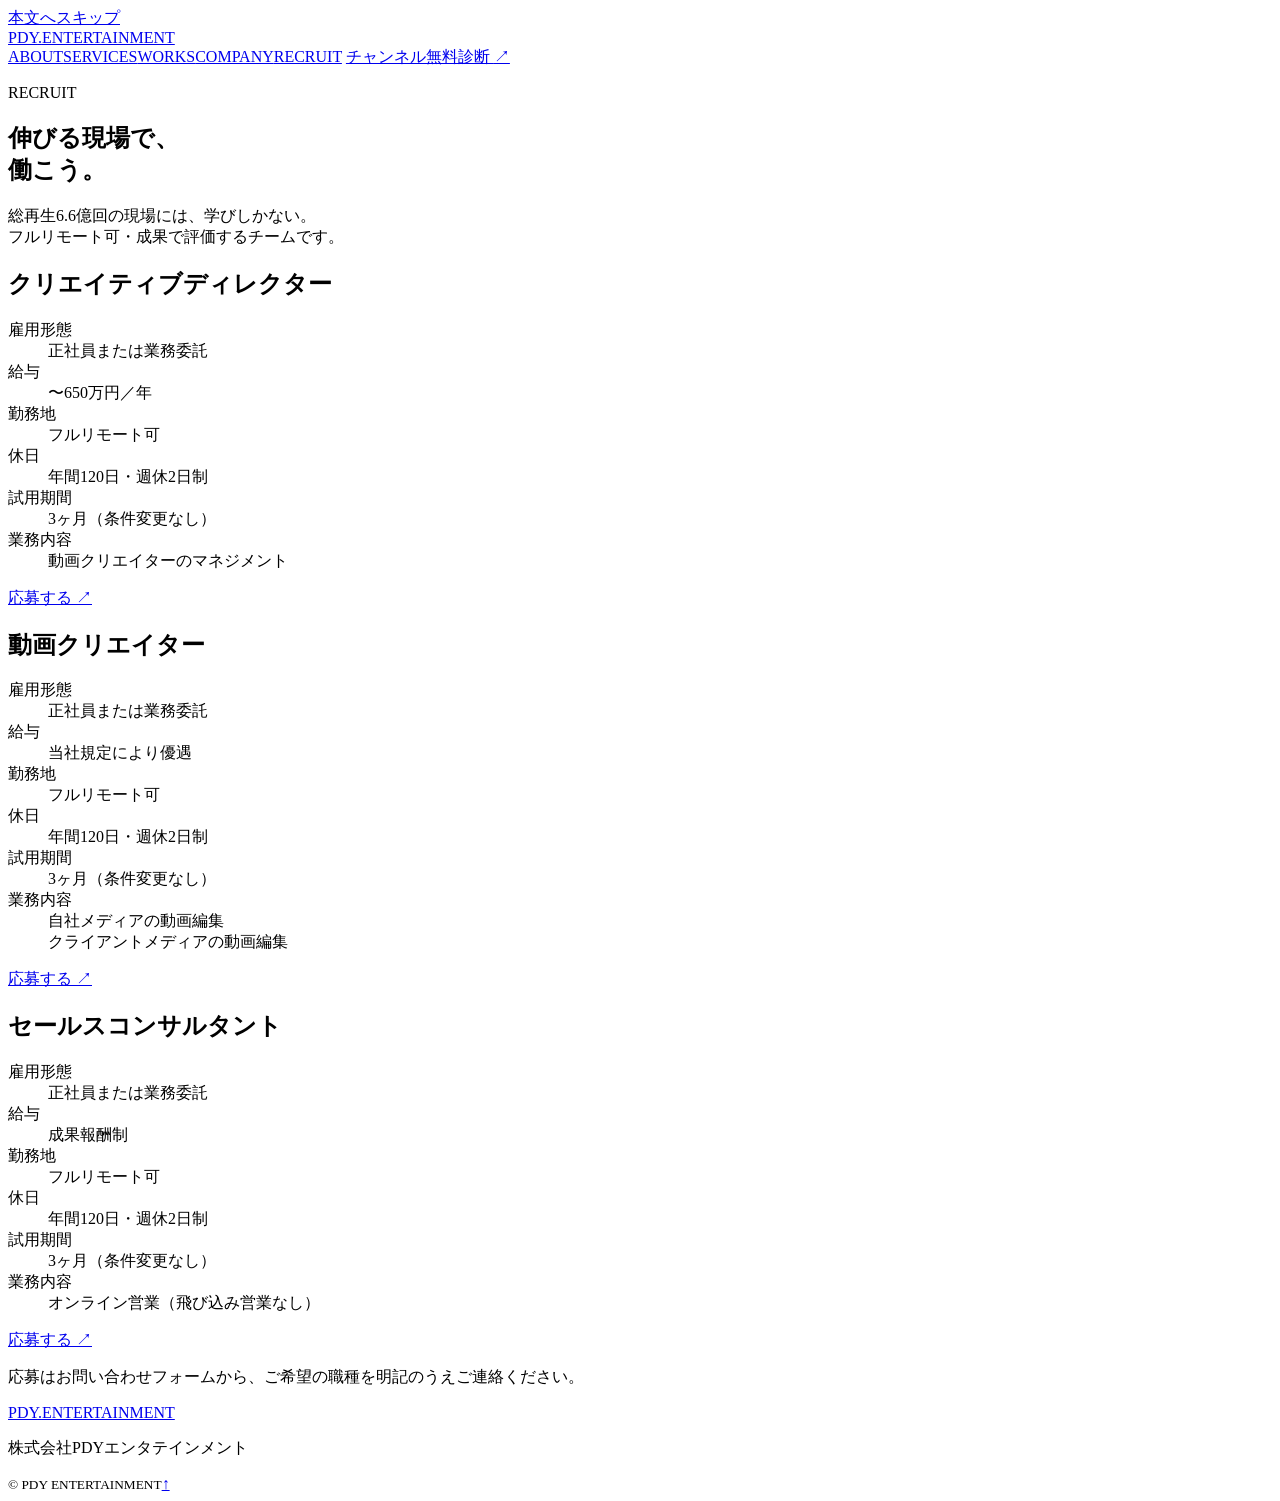
==== recruit/index.html @ b7d2a062 "PDYコーポレートサイト リニューアル初版 Co-Authored-By: Claude Fable 5 <noreply@anthropic.com> Claude-Session: https:/" ====
<!doctype html>
<html lang="ja">
<head>
  <meta charset="utf-8">
  <meta name="viewport" content="width=device-width, initial-scale=1">
  <meta name="theme-color" content="#04040a">
  <title>採用情報｜PDY ENTERTAINMENT</title>
  <meta name="description" content="株式会社PDYエンタテインメントの採用情報。クリエイティブディレクター・動画クリエイター・セールスコンサルタントを募集しています。フルリモート可。">
  <link rel="icon" type="image/svg+xml" href="assets/favicon.svg">
  <link href="https://fonts.googleapis.com/css2?family=Noto+Sans+JP:wght@400;500;600;700;800;900&family=Oswald:wght@400;500;600;700&display=swap" rel="stylesheet">
  <link rel="stylesheet" href="style.css">
  <script src="script.js" defer></script>
</head>
<body>
  <a class="skip-link" href="#main">本文へスキップ</a>
  <header class="site-header">
    <a class="brand" href="/" aria-label="PDY ENTERTAINMENT トップ"><span class="brand-mark">PDY<span class="brand-dot">.</span></span><span class="brand-caption">ENTERTAINMENT</span></a>
    <nav class="navigation" aria-label="メインナビゲーション">
      <a href="/#about">ABOUT</a><a href="/#services">SERVICES</a><a href="/#works">WORKS</a><a href="/#company">COMPANY</a><a href="/recruit" aria-current="page">RECRUIT</a>
      <a class="button button-small" href="/#contact">チャンネル無料診断 <span aria-hidden="true">↗</span></a>
    </nav>
  </header>
  <main id="main">
    <section class="section wrap recruit-page" aria-labelledby="recruit-title">
      <div class="section-heading reveal"><p class="eyebrow"><span class="red-dot"></span> RECRUIT</p><h1 id="recruit-title">伸びる現場で、<br>働こう。</h1><p class="recruit-lead">総再生6.6億回の現場には、学びしかない。<br>フルリモート可・成果で評価するチームです。</p></div>
      <div class="job-list">
        <article class="job-card reveal">
          <h2>クリエイティブディレクター</h2>
          <dl class="job-table">
            <div><dt>雇用形態</dt><dd>正社員または業務委託</dd></div>
            <div><dt>給与</dt><dd>〜650万円／年</dd></div>
            <div><dt>勤務地</dt><dd>フルリモート可</dd></div>
            <div><dt>休日</dt><dd>年間120日・週休2日制</dd></div>
            <div><dt>試用期間</dt><dd>3ヶ月（条件変更なし）</dd></div>
            <div><dt>業務内容</dt><dd>動画クリエイターのマネジメント</dd></div>
          </dl>
          <a class="button button-small" href="/#contact">応募する <span aria-hidden="true">↗</span></a>
        </article>
        <article class="job-card reveal">
          <h2>動画クリエイター</h2>
          <dl class="job-table">
            <div><dt>雇用形態</dt><dd>正社員または業務委託</dd></div>
            <div><dt>給与</dt><dd>当社規定により優遇</dd></div>
            <div><dt>勤務地</dt><dd>フルリモート可</dd></div>
            <div><dt>休日</dt><dd>年間120日・週休2日制</dd></div>
            <div><dt>試用期間</dt><dd>3ヶ月（条件変更なし）</dd></div>
            <div><dt>業務内容</dt><dd>自社メディアの動画編集<br>クライアントメディアの動画編集</dd></div>
          </dl>
          <a class="button button-small" href="/#contact">応募する <span aria-hidden="true">↗</span></a>
        </article>
        <article class="job-card reveal">
          <h2>セールスコンサルタント</h2>
          <dl class="job-table">
            <div><dt>雇用形態</dt><dd>正社員または業務委託</dd></div>
            <div><dt>給与</dt><dd>成果報酬制</dd></div>
            <div><dt>勤務地</dt><dd>フルリモート可</dd></div>
            <div><dt>休日</dt><dd>年間120日・週休2日制</dd></div>
            <div><dt>試用期間</dt><dd>3ヶ月（条件変更なし）</dd></div>
            <div><dt>業務内容</dt><dd>オンライン営業（飛び込み営業なし）</dd></div>
          </dl>
          <a class="button button-small" href="/#contact">応募する <span aria-hidden="true">↗</span></a>
        </article>
      </div>
      <p class="works-note">応募はお問い合わせフォームから、ご希望の職種を明記のうえご連絡ください。</p>
    </section>
  </main>
  <footer class="site-footer wrap"><a class="brand" href="/"><span class="brand-mark">PDY<span class="brand-dot">.</span></span><span class="brand-caption">ENTERTAINMENT</span></a><p>株式会社PDYエンタテインメント</p><small>© PDY ENTERTAINMENT</small><a class="back-top" href="#" aria-label="ページの先頭へ">↑</a></footer>
</body>
</html>
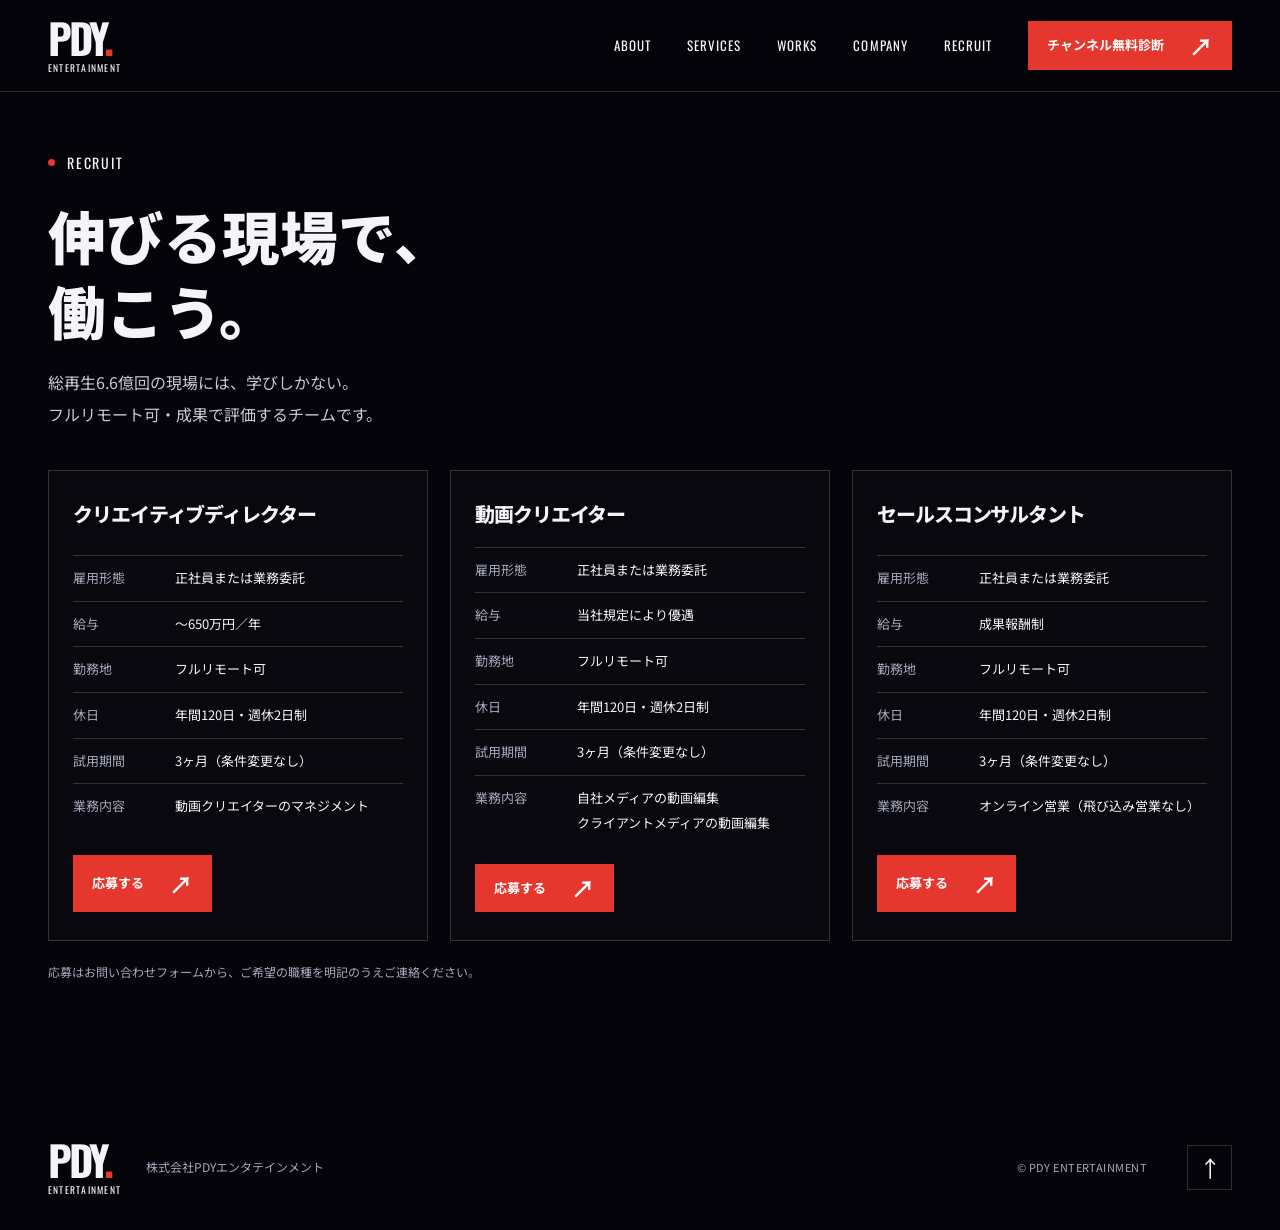
==== commit 6d3a53c5: "fix: /recruitのCSS/JS/faviconを絶対パスに（GitHub Pagesでスタイル欠落していた）" ====
--- a/recruit/index.html
+++ b/recruit/index.html
@@ -6,10 +6,10 @@
   <meta name="theme-color" content="#04040a">
   <title>採用情報｜PDY ENTERTAINMENT</title>
   <meta name="description" content="株式会社PDYエンタテインメントの採用情報。クリエイティブディレクター・動画クリエイター・セールスコンサルタントを募集しています。フルリモート可。">
-  <link rel="icon" type="image/svg+xml" href="assets/favicon.svg">
+  <link rel="icon" type="image/svg+xml" href="/assets/favicon.svg">
   <link href="https://fonts.googleapis.com/css2?family=Noto+Sans+JP:wght@400;500;600;700;800;900&family=Oswald:wght@400;500;600;700&display=swap" rel="stylesheet">
-  <link rel="stylesheet" href="style.css">
-  <script src="script.js" defer></script>
+  <link rel="stylesheet" href="/style.css">
+  <script src="/script.js" defer></script>
 </head>
 <body>
   <a class="skip-link" href="#main">本文へスキップ</a>
--- a/style.css
+++ b/style.css
@@ -0,0 +1,99 @@
+:root{--ink:#04040a;--blue:#2436c9;--red:#e5372e;--white:#f5f5f7;--muted:#a5a7bb;--line:rgba(255,255,255,.17);--font-body:"Noto Sans JP",sans-serif;--font-display:"Oswald","Arial Narrow",sans-serif}
+*{box-sizing:border-box}html{scroll-behavior:smooth;scroll-padding-top:100px}body{margin:0;background:var(--ink);color:var(--white);font-family:var(--font-body);font-size:16px;line-height:1.9;-webkit-font-smoothing:antialiased}a{color:inherit;text-decoration:none}button,input,textarea{font:inherit}button,a,input,textarea{-webkit-tap-highlight-color:transparent}button{cursor:pointer}button:disabled{cursor:default}a:focus-visible,button:focus-visible,input:focus-visible,textarea:focus-visible,[tabindex]:focus-visible{outline:3px solid #98a6ff;outline-offset:5px}::selection{background:var(--red);color:white}h1,h2,h3,p{margin:0}h1,h2,h3{line-height:1.5}h2{font-size:clamp(1.9rem,3.7vw,3.4rem);font-weight:800;letter-spacing:-.055em}h3{letter-spacing:-.035em}.wrap{width:min(1280px,calc(100% - 40px));margin-inline:auto}.section{padding-block:90px}.eyebrow{font-family:var(--font-display);font-weight:400;font-size:.875rem;line-height:1.5;letter-spacing:.13em;display:flex;align-items:center;gap:12px}.red-dot{display:inline-block;width:7px;height:7px;border-radius:50%;background:var(--red);flex-shrink:0}.section-index{color:var(--red)}.section-heading .eyebrow{margin-bottom:25px}.section-heading-row{display:flex;flex-direction:column;gap:20px;margin-bottom:45px}.section-heading-row>p{color:var(--muted)}.button{display:inline-flex;align-items:center;justify-content:space-between;gap:35px;min-height:62px;padding:16px 24px;background:var(--red);font-size:.9375rem;font-weight:700;border:1px solid transparent;color:white;transition:background .2s,transform .2s}.button span[aria-hidden]{font-size:1.5rem;line-height:1}.button:hover{background:#c72c25;transform:translateY(-2px)}.button-small{font-size:.8125rem;min-height:44px;padding:11px 18px;gap:25px}.text-link{display:flex;align-items:center;justify-content:space-between;gap:25px;font-size:.9375rem;font-weight:600;padding-block:14px;border-bottom:1px solid var(--line);width:fit-content;min-width:210px}.text-link:hover{color:#ff827b;border-color:var(--red)}.text-link>span[aria-hidden]{font-size:1.5rem}.tag{display:inline-block;width:fit-content;border:1px solid var(--line);padding:4px 10px;font-family:var(--font-display);font-size:.75rem;letter-spacing:.08em;line-height:1.5;white-space:nowrap}.sr-only{position:absolute;width:1px;height:1px;padding:0;margin:-1px;overflow:hidden;clip:rect(0,0,0,0);white-space:nowrap;border:0}.skip-link{position:fixed;top:-80px;left:15px;padding:10px 20px;background:white;color:var(--ink);z-index:100}.skip-link:focus{top:10px}
+.site-header{min-height:84px;padding:15px 20px;display:flex;align-items:center;justify-content:space-between;gap:20px;background:rgba(4,4,10,.94);position:sticky;top:0;z-index:20;border-bottom:1px solid var(--line)}.brand{display:inline-flex;flex-direction:column;line-height:1;flex-shrink:0}.brand-mark{font-family:var(--font-display);font-weight:700;font-size:2.4rem;letter-spacing:-.07em}.brand-dot{color:var(--red)}.brand-caption{font-family:var(--font-display);font-size:.6rem;letter-spacing:.13em;margin-top:5px}.navigation{display:flex;flex-wrap:wrap;gap:16px;align-items:center;justify-content:flex-end}.navigation>a:not(.button){font-family:var(--font-display);font-size:.8125rem;letter-spacing:.08em;padding-block:10px}.navigation>a:not(.button):hover{color:#ff827b}.menu-toggle{display:none;background:none;border:1px solid var(--line);color:white;min-height:44px;padding:10px 12px;gap:15px;align-items:center}.menu-label{font-family:var(--font-display);font-size:.75rem;letter-spacing:.12em}.menu-lines{width:18px;height:10px;border-top:1px solid;border-bottom:1px solid;position:relative}.menu-toggle[aria-expanded="true"] .menu-lines{height:0;border-bottom:0;transform:rotate(45deg)}.menu-toggle[aria-expanded="true"] .menu-lines:after{content:"";position:absolute;width:18px;left:0;top:-1px;border-top:1px solid;transform:rotate(90deg)}
+.hero{position:relative;isolation:isolate;min-height:min(850px,calc(100svh - 84px));display:flex;flex-direction:column;justify-content:center;overflow:hidden;background:linear-gradient(112deg,#04040a 18%,#0c1036 56%,#2436c9 100%)}.hero:before{content:"";position:absolute;inset:0;z-index:-1;background-image:linear-gradient(rgba(255,255,255,.035) 1px,transparent 1px),linear-gradient(90deg,rgba(255,255,255,.035) 1px,transparent 1px);background-size:90px 90px;mask-image:linear-gradient(90deg,transparent,black)}.hero-content{padding-top:75px;padding-bottom:85px;position:relative}.hero .eyebrow{font-size:.75rem;margin-bottom:30px}.hero h1{font-size:clamp(2.2rem,6vw,5.75rem);font-weight:900;letter-spacing:-.065em;line-height:1.4}.hero h1>span{background:linear-gradient(transparent 88%,var(--red) 88%,var(--red) 94%,transparent 94%)}.hero-statement{font-weight:700;font-size:clamp(1.1rem,2.1vw,1.9rem);letter-spacing:.025em;margin-top:24px}.hero-description{color:#c1c4dd;margin:25px 0 30px;font-size:.9375rem}.cta-note{font-size:.75rem;color:#c1c4dd;margin-top:13px}.hero-bottom{position:relative;display:flex;justify-content:space-between;gap:20px;align-items:center;font-family:var(--font-display);font-size:.6875rem;letter-spacing:.12em;padding-block:22px;border-top:1px solid var(--line);margin-top:auto;color:#c1c4dd}.hero-bottom a{display:flex;gap:26px;align-items:center}.hero-bottom a span{color:white;font-size:1.4rem}.hero-art{position:absolute;width:760px;height:760px;right:-220px;top:50%;transform:translateY(-48%) rotate(-26deg);z-index:-1;opacity:.75}.orbit{position:absolute;inset:0;border:1px solid rgba(160,177,255,.36);border-radius:50%;transform:scaleX(.69)}.orbit-two{inset:60px;border-width:30px;border-color:rgba(89,111,255,.21);box-shadow:inset 4px 0 12px rgba(195,203,255,.15),4px 0 15px rgba(114,138,255,.18)}.orbit-three{inset:140px;border-width:1px;border-color:rgba(185,197,255,.6)}.orbit-four{inset:200px;border-width:45px;border-color:rgba(95,119,255,.35);box-shadow:inset 3px 0 8px rgba(255,255,255,.2)}.orbit-core{position:absolute;width:12px;height:12px;top:32%;right:24%;border-radius:50%;background:var(--red);box-shadow:0 0 30px rgba(229,55,46,.6)}.art-cross{position:absolute;color:#a5b3ff;font-size:28px;font-weight:400;transform:rotate(26deg)}.cross-one{top:14%;left:21%}.cross-two{right:18%;bottom:15%}
+.results{padding-block:40px 0}.section-top{display:flex;justify-content:space-between;gap:20px;align-items:center}.section-top>p{font-size:.8125rem;color:var(--muted)}.metrics{display:grid;grid-template-columns:repeat(3,1fr);padding:35px 0}.metric{padding-inline:14px;border-right:1px solid var(--line)}.metric:first-child{padding-left:0}.metric:last-child{border-right:0}.metric-label{font-size:.6875rem;color:#b7b9cc}.metric-value{font-family:var(--font-display);font-size:clamp(2.5rem,8vw,7rem);font-weight:500;letter-spacing:-.035em;line-height:1.3;white-space:nowrap;margin:8px 0}.metric-value>span{font-family:var(--font-body);font-size:clamp(.6875rem,1.6vw,1.375rem);font-weight:600;letter-spacing:0;margin-left:6px}.metric-en{font-family:var(--font-display);font-size:.6875rem;letter-spacing:.13em;color:var(--muted)}.talent-result{display:flex;align-items:center;gap:20px;border-top:1px solid var(--line);border-bottom:1px solid var(--line);padding-block:22px}.talent-result p{font-size:.8125rem}.talent-result strong{font-weight:700}.result-arrow{font-size:2rem;color:var(--red);margin-left:auto}.talent-result .tag{font-size:.625rem}
+.about{display:grid;gap:40px}.about-content{color:var(--muted)}.about-content .lead{font-size:1.5rem;font-weight:700;line-height:1.7;color:var(--white);margin-bottom:25px}.about-content>p+p{margin-top:25px}.database{margin-top:35px;border-top:1px solid var(--line);padding-top:25px;display:flex;gap:22px;align-items:center}.database-number{font-size:clamp(2.5rem,5vw,4rem);font-family:var(--font-display);line-height:1.3;color:var(--white);letter-spacing:-.03em}.database-number>span{font-size:2rem;color:var(--red);padding-left:3px}.database>span+span{font-size:.8125rem}.micro-en{font-family:var(--font-display);font-size:.625rem;letter-spacing:.08em;color:#797e9b}
+.services{background:#0b0c16;border-top:1px solid var(--line);border-bottom:1px solid var(--line)}.service-main{background:linear-gradient(115deg,#141731,#15216d);border:1px solid rgba(130,150,255,.25);position:relative;overflow:hidden;padding:30px 25px}.service-main-copy{position:relative;z-index:1}.service-number{color:var(--red);font-size:1.25rem;letter-spacing:0;margin-right:4px}.service-main h3{font-size:clamp(1.6rem,3vw,2.75rem);margin:28px 0 22px}.service-main p:not(.eyebrow){color:#bec3e1;font-size:.9375rem}.service-main .text-link{margin-top:25px}.service-main .tag{font-size:.625rem}.service-art{display:none}.service-grid{display:grid}.service-card{padding:35px 25px;border:1px solid var(--line);border-top:0;display:flex;flex-direction:column;min-width:0}.service-card h3{font-size:1.5rem;margin-top:25px;min-height:75px}.service-card p:not(.eyebrow){font-size:.875rem;color:var(--muted);margin:22px 0 25px}.modely-name{font-family:var(--font-display);font-size:2.75rem;line-height:1.4;display:flex;align-items:center;gap:20px;letter-spacing:-.03em}.modely-name>span{font-size:1.8rem;font-family:var(--font-body);font-weight:400;color:#7c8dff}.service-card .text-link{margin-top:auto;min-width:0;width:100%;font-size:.875rem}.card-bottom{font-family:var(--font-display);font-size:.75rem;letter-spacing:.07em;color:#7b7e98;display:block;margin-top:auto;padding-top:15px}
+.work-row{display:grid;grid-template-columns:1fr auto;gap:20px;padding-block:30px;border-top:1px solid var(--line);align-items:center}.work-row:last-child{border-bottom:1px solid var(--line)}.work-category{display:flex;gap:15px;align-items:center;grid-column:1/-1}.work-index{font-family:var(--font-display);font-size:.875rem;color:var(--muted)}.work-category h3{font-size:1.125rem}.work-outcome>span{color:var(--muted);font-size:.8125rem}.work-outcome p{font-size:clamp(3.2rem,5vw,4.7rem);font-family:var(--font-display);font-weight:500;line-height:1.35;letter-spacing:-.035em}.plus{color:var(--red);font-size:.8em}.unit{font-size:1rem;font-family:var(--font-body);font-weight:600;letter-spacing:0;margin-left:10px}.work-detail{font-size:.8125rem;color:var(--muted)}.work-detail strong{color:var(--white);font-weight:500}.work-arrow{display:none}.works-note{font-size:.75rem;color:var(--muted);margin-top:20px}.company{display:grid;gap:35px;padding-top:20px}.company-wordmark{font-family:var(--font-display);font-size:7rem;letter-spacing:-.07em;line-height:1.2;margin-top:30px;color:#22243a;font-weight:700}.company-wordmark span{color:var(--red)}.company-table{margin:0}.company-table>div{display:grid;grid-template-columns:90px 1fr;gap:15px;padding:22px 0;border-top:1px solid var(--line);font-size:.8125rem}.company-table>div:last-child{border-bottom:1px solid var(--line)}.company-table dt{color:var(--muted)}.company-table dd{margin:0;line-height:2}
+.contact{position:relative;background:linear-gradient(120deg,#101434,#2436c9);border-top:1px solid #3a48b8}.contact-grid{display:grid;gap:45px}.contact-copy h2{font-size:clamp(2.3rem,4.5vw,4.2rem);margin:28px 0 30px;line-height:1.5}.contact-copy h2>span{color:#b7c2ff}.contact-copy h3{font-size:1.125rem;margin-bottom:15px}.contact-copy>p:not(.eyebrow){color:#c9cfea;font-size:.9375rem}.contact-symbol{display:none}.contact-form{padding:25px 20px;background:rgba(4,4,10,.32);border:1px solid rgba(255,255,255,.22)}.form-notice{font-size:.8125rem;color:#d0d5ee;border-left:2px solid var(--red);padding-left:12px;margin-bottom:25px;line-height:1.8}.field{margin-bottom:21px}.field label{display:flex;align-items:center;gap:12px;font-size:.875rem;font-weight:500;margin-bottom:8px}.field label>span{font-size:.6875rem;color:#bbc3e9;font-weight:400;border:1px solid #616fa2;padding:0 6px;line-height:1.8}.field input,.field textarea{display:block;width:100%;border:1px solid #6470a5;background:rgba(4,4,10,.25);color:white;border-radius:0;padding:12px 14px;min-height:49px;font-size:1rem;transition:border-color .2s}.field textarea{resize:vertical;min-height:110px}.field input::placeholder,.field textarea::placeholder{color:#a6afd3;opacity:1}.field input:hover,.field textarea:hover{border-color:#a7b4f5}.field small{display:block;margin-top:7px;color:#c1c9e9;font-size:.75rem}.button-submit{width:100%;margin-top:5px}.form-status{font-size:.875rem;line-height:1.8}.form-status:not(:empty){padding:15px;margin-top:16px;border:1px solid #9eaceb;background:#152054}.site-footer{display:flex;align-items:center;flex-wrap:wrap;gap:25px;padding-block:35px}.site-footer>p{font-size:.75rem;color:var(--muted)}.site-footer small{font-size:.6875rem;letter-spacing:.04em;color:var(--muted)}.back-top{display:grid;place-items:center;width:45px;height:45px;border:1px solid var(--line);margin-left:auto;font-size:1.4rem}.back-top:hover{border-color:var(--red)}
+@media(max-width:767px){.site-header{flex-wrap:wrap}.navigation{justify-content:flex-start;width:100%;padding-top:10px}.navigation .button{width:100%}.menu-toggle:not([hidden]){display:flex}.navigation.is-collapsible{display:none;padding-bottom:10px}.navigation.is-collapsible.is-open{display:flex}.navigation.is-collapsible>a:not(.button){width:calc(50% - 8px);padding:10px 0}.hero-art{right:-450px;opacity:.45}.hero-bottom>span{max-width:150px}.hero-bottom a{gap:12px}.contact-copy .eyebrow{font-size:.75rem}}
+@media(min-width:768px){.wrap{width:min(1280px,calc(100% - 96px))}.site-header{padding-inline:48px;min-height:92px}.navigation{gap:22px}.brand-mark{font-size:2.6rem}.section{padding-block:120px}.hero-content{padding-top:85px;padding-bottom:90px}.hero .eyebrow{font-size:.875rem}.hero-description{font-size:1rem}.hero-bottom{font-size:.75rem}.metrics{padding:40px 0}.metric{padding-inline:40px}.metric-label{font-size:.875rem}.metric-en{font-size:.75rem}.talent-result{padding-block:25px;gap:30px}.talent-result p{font-size:1rem}.talent-result .tag{font-size:.75rem}.mobile-break{display:none}.section-heading-row{flex-direction:row;justify-content:space-between;align-items:flex-end;margin-bottom:50px;gap:35px}.section-heading-row>p{font-size:.875rem}.about,.company{grid-template-columns:1fr 1fr;gap:65px}.about-content .lead{font-size:1.75rem}.service-main{padding:45px}.service-main-copy{width:70%}.service-art{display:flex;position:absolute;right:35px;bottom:60px;width:30%;height:220px;align-items:flex-end;gap:15px;transform:skewY(-12deg);opacity:.7}.bar{flex:1;background:linear-gradient(0deg,rgba(37,55,201,.1),rgba(103,128,255,.9));border:1px solid rgba(143,164,255,.45)}.bar-one{height:25%}.bar-two{height:45%}.bar-three{height:70%}.bar-four{height:100%;background:linear-gradient(0deg,rgba(229,55,46,.1),var(--red));border-color:rgba(229,55,46,.5)}.service-art-label{position:absolute;bottom:-35px;font-family:var(--font-display);font-size:.625rem;letter-spacing:.08em;white-space:nowrap;transform:skewY(12deg);color:#a2b1ff}.service-grid{grid-template-columns:repeat(3,1fr)}.service-card{padding:30px 25px}.service-card+.service-card{border-left:0}.service-card h3{font-size:1.25rem;min-height:85px}.service-card .eyebrow{font-size:.75rem;gap:10px}.service-card p:not(.eyebrow){font-size:.8125rem}.work-row{grid-template-columns:1fr 1.2fr 1fr 35px;gap:25px;padding-block:32px}.work-category{grid-column:auto;gap:22px}.work-category h3{font-size:1.25rem}.work-detail{font-size:.875rem}.work-arrow{display:block;font-size:2rem;color:var(--red)}.work-outcome>span{font-size:.875rem}.company{padding-top:20px}.company-table>div{grid-template-columns:100px 1fr;font-size:.9375rem}.contact-grid{grid-template-columns:1fr 1fr;gap:65px}.contact-form{padding:35px}.contact-symbol{display:block;font-size:7rem;line-height:1.3;margin-top:30px;font-weight:400;color:#8094ff}.site-footer small{margin-left:auto}.back-top{margin-left:15px}}
+@media(min-width:1100px){.navigation{gap:36px}.hero-art{right:-75px}.hero-content{padding-top:90px}.service-card{padding:35px}.service-card h3{font-size:1.5rem}.service-card p:not(.eyebrow){font-size:.9375rem}.contact-form{padding:40px}.metric-value{font-size:7rem}}
+@media(max-width:374px){.wrap{width:calc(100% - 32px)}.hero h1{font-size:1.9rem}.metric{padding-inline:8px}.metric-value{font-size:2.1rem}.metric-value>span{margin-left:3px;font-size:.625rem}.metric-en{font-size:.625rem}.talent-result{gap:12px}.database{gap:12px;flex-wrap:wrap}.work-outcome p{font-size:2.7rem}.unit{font-size:.875rem}.service-main{padding:25px 20px}.service-main .eyebrow{gap:8px;font-size:.75rem}.contact-form{padding:23px 16px}.company-table>div{grid-template-columns:75px 1fr;gap:10px}}
+@media(prefers-reduced-motion:no-preference){.reveal.is-pending{opacity:0;transform:translateY(20px)}.reveal{transition:opacity .65s ease,transform .65s ease}}
+@media(prefers-reduced-motion:reduce){html{scroll-behavior:auto}*,*::before,*::after{animation:none!important;transition:none!important}}
+
+/* クライアント実績: 顔写真つき行（2026-09-14追加） */
+.work-avatar{width:56px;height:56px;border-radius:50%;object-fit:cover;border:2px solid var(--line);flex-shrink:0}
+.work-role{font-size:.75rem;color:var(--muted);margin-top:4px}
+@media(min-width:768px){.work-avatar{width:72px;height:72px;border-color:rgba(229,55,46,.45)}}
+
+/* ヒーローPV: 実写×MiniMax混成ループ（2026-09-14追加） */
+.hero{position:relative;overflow:hidden}
+.hero-video{position:absolute;inset:0;z-index:-2;pointer-events:none}
+.hero-video video{position:absolute;right:0;top:0;width:68%;height:100%;object-fit:cover;opacity:.85}
+.hero-video-fade{position:absolute;inset:0;background:linear-gradient(90deg,#04040a 0%,#04040a 30%,rgba(4,4,10,.55) 55%,rgba(4,4,10,.15) 75%,rgba(4,4,10,.45) 100%),linear-gradient(0deg,rgba(4,4,10,.85) 0%,transparent 25%,transparent 80%,rgba(4,4,10,.6) 100%)}
+.hero-art{opacity:.35}
+@media(max-width:767px){.hero-video video{width:100%;opacity:.5}}
+@media(prefers-reduced-motion:reduce){.hero-video video{display:none}.hero-video{background:url('assets/hero_poster.jpg') right center/cover no-repeat;opacity:.4}}
+
+/* ストーリーカード型の実績（2026-09-14 モバイル泣き別れ対策で全面刷新） */
+.story-cards{display:grid;gap:22px}
+.story-card{border:1px solid var(--line);padding:26px 22px;display:grid;gap:16px;background:rgba(255,255,255,.015)}
+.story-head{display:flex;gap:16px;align-items:center}
+.story-avatar{width:64px;height:64px;border-radius:50%;object-fit:cover;border:2px solid rgba(229,55,46,.5);flex-shrink:0}
+.story-index{font-family:var(--font-display);font-size:.6875rem;letter-spacing:.18em;color:var(--red)}
+.story-head h3{font-size:1.25rem;margin-top:2px}
+.story-role{font-size:.75rem;color:var(--muted);margin-top:3px}
+.story-result{display:flex;align-items:baseline;gap:12px;flex-wrap:wrap;border-top:1px solid var(--line);padding-top:16px}
+.story-result-label{font-size:.8125rem;color:var(--muted)}
+.story-result strong{font-weight:600;font-size:1.5rem;white-space:nowrap}
+.story-result em{font-family:var(--font-display);font-style:normal;font-size:2.8rem;letter-spacing:-.03em;color:var(--white);margin-right:2px}
+.story-result strong em+*,.story-result strong{color:var(--white)}
+.story-lead{font-size:1rem;font-weight:700}
+.story-flow{list-style:none;margin:0;padding:0;display:flex;flex-wrap:wrap;gap:8px}
+.story-flow li{font-size:.75rem;color:#c9cfff;border:1px solid rgba(143,164,255,.35);padding:6px 12px;border-radius:999px;white-space:nowrap;display:flex;align-items:center}
+.story-flow li:not(:last-child)::after{content:"→";margin-left:-2px;margin-right:-8px;position:relative;left:14px;color:var(--red)}
+.story-stats{font-size:.6875rem;color:var(--muted)}
+@media(min-width:768px){
+ .story-cards{grid-template-columns:repeat(3,1fr);gap:26px;align-items:stretch}
+ .story-card{padding:32px 28px;gap:18px}
+ .story-avatar{width:76px;height:76px}
+ .story-result em{font-size:3.4rem}
+}
+.story-avatar-text{display:flex;align-items:center;justify-content:center;font-family:var(--font-display);font-size:1.5rem;font-weight:600;color:#c9cfff;background:linear-gradient(135deg,#0a0f3d,#2436c9)}
+@media(min-width:768px){.story-cards{grid-template-columns:repeat(2,1fr)}}
+@media(min-width:1100px){.story-cards{grid-template-columns:repeat(4,1fr)}}
+@media(min-width:1100px){.story-cards{grid-template-columns:repeat(3,1fr)}}
+
+/* FOUNDER セクション（2026-09-14追加） */
+.founder-grid{display:grid;gap:35px}
+.founder-photo-wrap{position:relative;max-width:420px}
+.founder-photo{width:100%;height:auto;display:block;border:1px solid var(--line);filter:saturate(.92)}
+.founder-photo-wrap::before{content:"";position:absolute;left:-14px;top:-14px;width:100%;height:100%;border:2px solid var(--red);z-index:-1}
+.founder-handle{position:absolute;right:12px;bottom:12px;font-family:var(--font-display);font-size:.6875rem;letter-spacing:.14em;background:rgba(4,4,10,.75);padding:6px 12px;color:#c9cfff}
+.founder-copy{display:grid;gap:18px;align-content:center}
+.founder-name{font-size:1rem}.founder-name strong{font-size:1.375rem;font-weight:800}
+.founder-story{color:#c6c9d8;line-height:2.1;font-size:.9375rem}
+.founder-chips{list-style:none;margin:0;padding:0;display:flex;flex-wrap:wrap;gap:8px}
+.founder-chips li{font-size:.75rem;color:#c9cfff;border:1px solid rgba(143,164,255,.35);padding:6px 12px;border-radius:999px;white-space:nowrap}
+.founder-note{font-size:.875rem;font-weight:700;display:flex;align-items:center;gap:10px}
+.red-underline{box-shadow:inset 0 -14px 0 rgba(229,55,46,.55)}
+@media(min-width:768px){.founder-grid{grid-template-columns:5fr 7fr;gap:70px;align-items:center}}
+/* FOUNDER: モバイルは写真を控えめに（パンチ調整 2026-09-14） */
+.founder-photo{filter:saturate(.78) contrast(.98)}
+@media(max-width:767px){
+ .founder-photo-wrap{max-width:230px;margin-left:6px}
+ .founder-photo-wrap::before{left:-10px;top:-10px}
+ .founder-handle{right:8px;bottom:8px;font-size:.5625rem;padding:4px 8px}
+}
+
+/* 会社概要: 地図・採用ページ（2026-09-14追加） */
+.company-map-row{display:block!important}
+.company-map-row dt{margin-bottom:12px}
+.company-map{aspect-ratio:16/8;border:1px solid var(--line)}
+.company-map iframe{width:100%;height:100%;border:0;filter:invert(.9) grayscale(.85) contrast(.95)}
+.recruit-page h1{font-size:clamp(2.2rem,6vw,3.6rem);font-weight:900;line-height:1.3;margin:14px 0 18px}
+.recruit-lead{color:#c6c9d8;line-height:2}
+.job-list{display:grid;gap:22px;margin-top:40px}
+.job-card{border:1px solid var(--line);padding:28px 24px;display:grid;gap:18px;background:rgba(255,255,255,.015)}
+.job-card h2{font-size:1.25rem}
+.job-table{margin:0}
+.job-table>div{display:grid;grid-template-columns:90px 1fr;gap:12px;padding:10px 0;border-top:1px solid var(--line);font-size:.8125rem}
+.job-table dt{color:var(--muted)}.job-table dd{margin:0;line-height:1.9}
+.job-card .button{justify-self:start}
+@media(min-width:768px){.job-list{grid-template-columns:repeat(3,1fr)}.recruit-page{padding-top:60px}}
+
+/* 粒子オープニング（2026-09-15追加・dip参考） */
+#intro-overlay{position:fixed;inset:0;z-index:9999;background:#04040a;transition:opacity .2s}
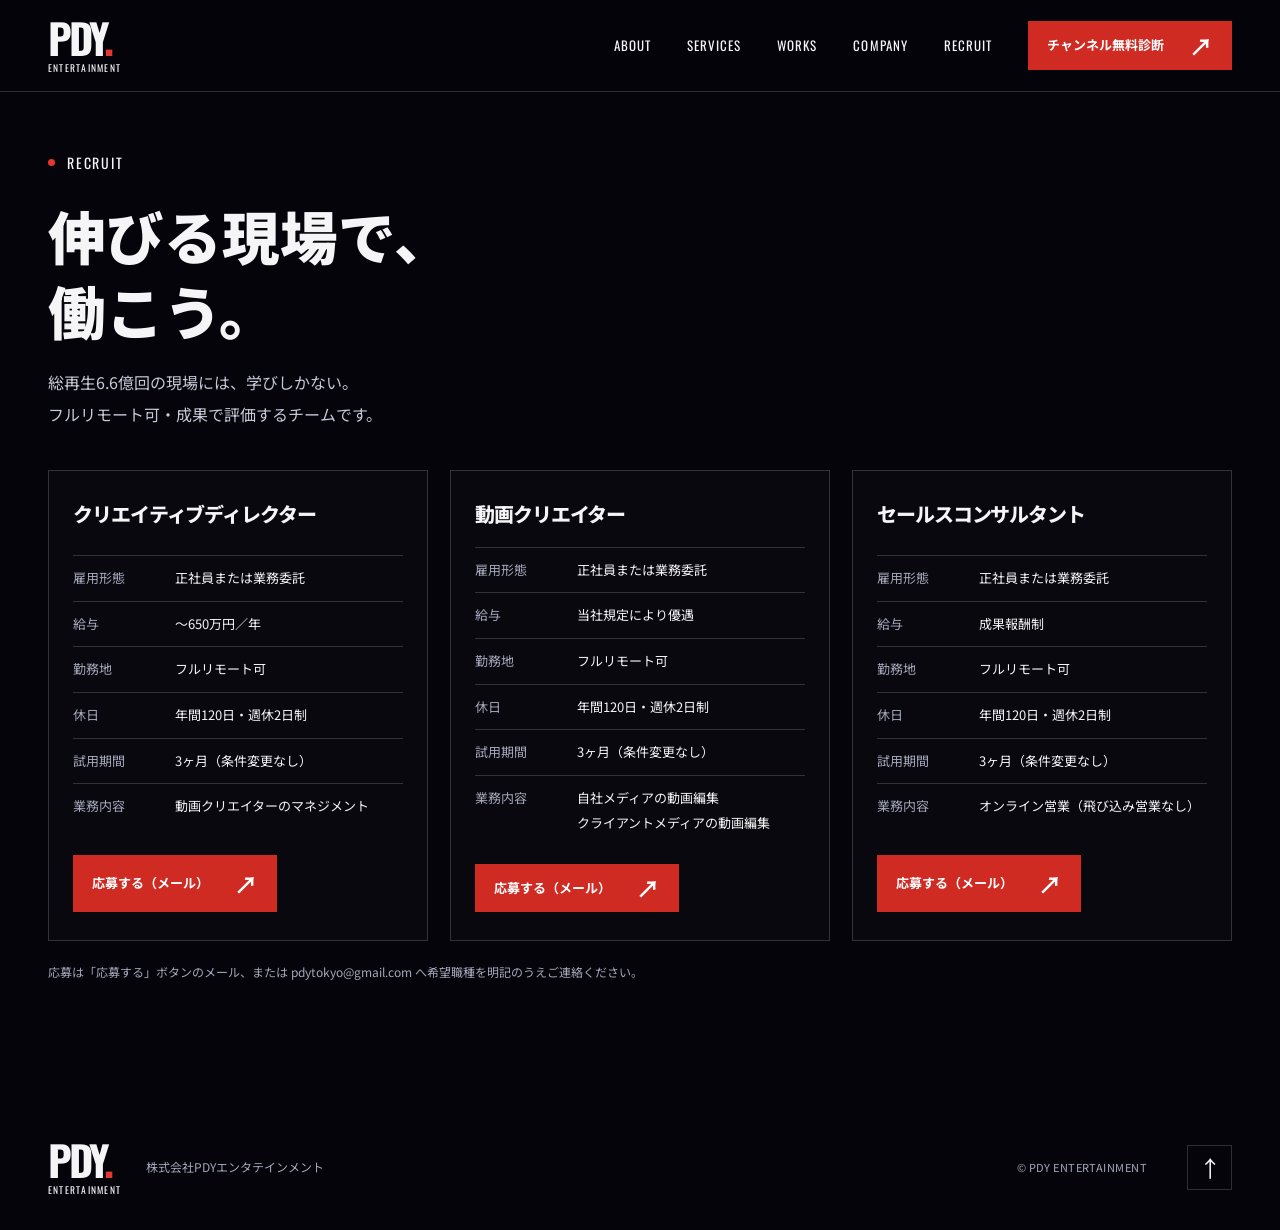
==== commit e83a7bd6: "レビュー反映: P1全件＋主要P2を修正 - 採用ページのJS例外（menu/form未存在ガード）とモバイルnavの不正セレクター修正 - 粒子演出に後片付け一本化・例外/リサイズ/タイムアウトのフ" ====
--- a/recruit/index.html
+++ b/recruit/index.html
@@ -6,6 +6,7 @@
   <meta name="theme-color" content="#04040a">
   <title>採用情報｜PDY ENTERTAINMENT</title>
   <meta name="description" content="株式会社PDYエンタテインメントの採用情報。クリエイティブディレクター・動画クリエイター・セールスコンサルタントを募集しています。フルリモート可。">
+  <link rel="canonical" href="https://pdytokyo.com/recruit"><meta property="og:type" content="website"><meta property="og:title" content="採用情報｜PDY ENTERTAINMENT"><meta property="og:description" content="クリエイティブディレクター・動画クリエイター・セールスコンサルタント募集。フルリモート可。"><meta property="og:url" content="https://pdytokyo.com/recruit">
   <link rel="icon" type="image/svg+xml" href="/assets/favicon.svg">
   <link href="https://fonts.googleapis.com/css2?family=Noto+Sans+JP:wght@400;500;600;700;800;900&family=Oswald:wght@400;500;600;700&display=swap" rel="stylesheet">
   <link rel="stylesheet" href="/style.css">
@@ -34,7 +35,7 @@
             <div><dt>試用期間</dt><dd>3ヶ月（条件変更なし）</dd></div>
             <div><dt>業務内容</dt><dd>動画クリエイターのマネジメント</dd></div>
           </dl>
-          <a class="button button-small" href="/#contact">応募する <span aria-hidden="true">↗</span></a>
+          <a class="button button-small" href="mailto:pdytokyo@gmail.com?subject=%E6%8E%A1%E7%94%A8%E5%BF%9C%E5%8B%9F%EF%BC%9Aクリエイティブディレクター">応募する（メール） <span aria-hidden="true">↗</span></a>
         </article>
         <article class="job-card reveal">
           <h2>動画クリエイター</h2>
@@ -46,7 +47,7 @@
             <div><dt>試用期間</dt><dd>3ヶ月（条件変更なし）</dd></div>
             <div><dt>業務内容</dt><dd>自社メディアの動画編集<br>クライアントメディアの動画編集</dd></div>
           </dl>
-          <a class="button button-small" href="/#contact">応募する <span aria-hidden="true">↗</span></a>
+          <a class="button button-small" href="mailto:pdytokyo@gmail.com?subject=%E6%8E%A1%E7%94%A8%E5%BF%9C%E5%8B%9F%EF%BC%9A動画クリエイター">応募する（メール） <span aria-hidden="true">↗</span></a>
         </article>
         <article class="job-card reveal">
           <h2>セールスコンサルタント</h2>
@@ -58,10 +59,10 @@
             <div><dt>試用期間</dt><dd>3ヶ月（条件変更なし）</dd></div>
             <div><dt>業務内容</dt><dd>オンライン営業（飛び込み営業なし）</dd></div>
           </dl>
-          <a class="button button-small" href="/#contact">応募する <span aria-hidden="true">↗</span></a>
+          <a class="button button-small" href="mailto:pdytokyo@gmail.com?subject=%E6%8E%A1%E7%94%A8%E5%BF%9C%E5%8B%9F%EF%BC%9Aセールスコンサルタント">応募する（メール） <span aria-hidden="true">↗</span></a>
         </article>
       </div>
-      <p class="works-note">応募はお問い合わせフォームから、ご希望の職種を明記のうえご連絡ください。</p>
+      <p class="works-note">応募は「応募する」ボタンのメール、または pdytokyo@gmail.com へ希望職種を明記のうえご連絡ください。</p>
     </section>
   </main>
   <footer class="site-footer wrap"><a class="brand" href="/"><span class="brand-mark">PDY<span class="brand-dot">.</span></span><span class="brand-caption">ENTERTAINMENT</span></a><p>株式会社PDYエンタテインメント</p><small>© PDY ENTERTAINMENT</small><a class="back-top" href="#" aria-label="ページの先頭へ">↑</a></footer>
--- a/style.css
+++ b/style.css
@@ -97,3 +97,22 @@
 
 /* 粒子オープニング（2026-09-15追加・dip参考） */
 #intro-overlay{position:fixed;inset:0;z-index:9999;background:#04040a;transition:opacity .2s}
+
+/* レビュー反映（2026-09-15）: 最小幅あふれ対策・列数調整・CTAコントラスト */
+.story-card,.story-head>div,.company-table,.company-table dd,.founder-copy{min-width:0}
+.story-flow li,.founder-chips li{max-width:100%;white-space:normal;overflow-wrap:anywhere}
+.story-flow li:not(:last-child)::after{content:"";margin:0}
+.company-table .text-link{min-width:0;max-width:100%}
+@media(min-width:768px){
+ .story-cards{grid-template-columns:repeat(2,minmax(0,1fr))}
+ .company{grid-template-columns:repeat(2,minmax(0,1fr))}
+ .service-grid{grid-template-columns:repeat(2,minmax(0,1fr))}
+ .job-list{grid-template-columns:repeat(1,minmax(0,1fr))}
+}
+@media(min-width:1100px){
+ .story-cards{grid-template-columns:repeat(3,minmax(0,1fr))}
+ .service-grid{grid-template-columns:repeat(4,minmax(0,1fr))}
+ .job-list{grid-template-columns:repeat(3,minmax(0,1fr))}
+}
+.button,.button-submit{background:#cf2b23;font-weight:700}
+.button:hover{background:#e5372e}
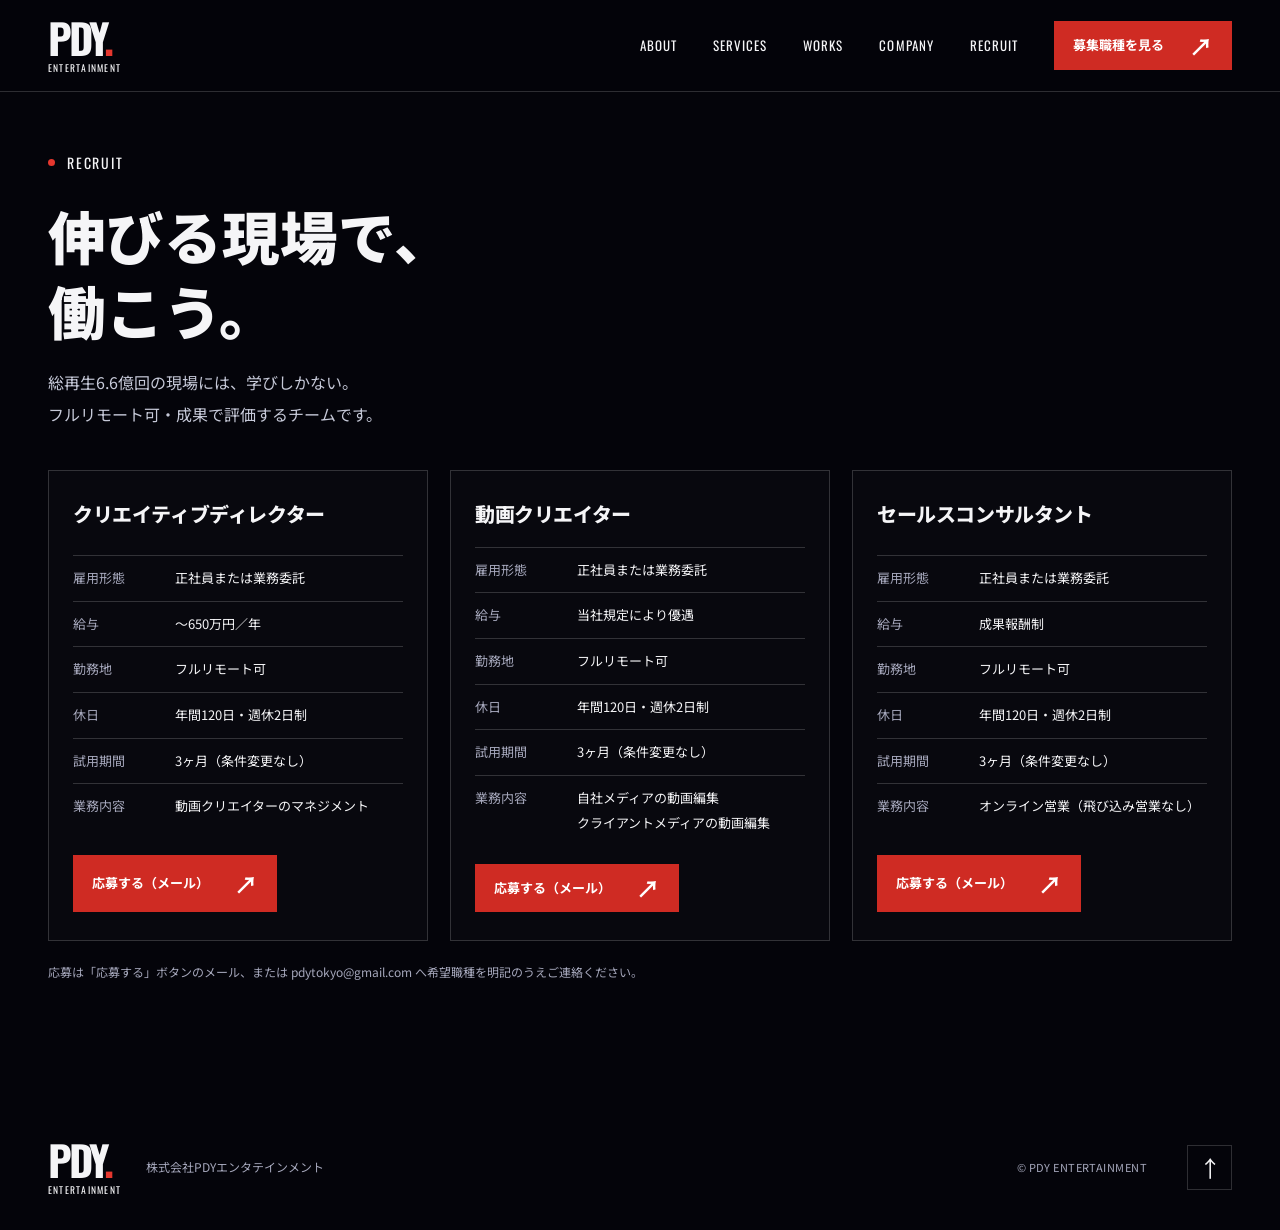
==== commit 1fc3b1d5: "デザインR3: フォーム順序・受付完了状態・実績ターゲット順・売上注記・PV一時停止・採用CTA・幾何模様（Codex実装） Co-Authored-By: Claude Fable 5 <norep" ====
--- a/recruit/index.html
+++ b/recruit/index.html
@@ -18,13 +18,13 @@
     <a class="brand" href="/" aria-label="PDY ENTERTAINMENT トップ"><span class="brand-mark">PDY<span class="brand-dot">.</span></span><span class="brand-caption">ENTERTAINMENT</span></a>
     <nav class="navigation" aria-label="メインナビゲーション">
       <a href="/#about">ABOUT</a><a href="/#services">SERVICES</a><a href="/#works">WORKS</a><a href="/#company">COMPANY</a><a href="/recruit" aria-current="page">RECRUIT</a>
-      <a class="button button-small" href="/#contact">チャンネル無料診断 <span aria-hidden="true">↗</span></a>
+      <a class="button button-small" href="#jobs">募集職種を見る <span aria-hidden="true">↗</span></a>
     </nav>
   </header>
   <main id="main">
     <section class="section wrap recruit-page" aria-labelledby="recruit-title">
       <div class="section-heading reveal"><p class="eyebrow"><span class="red-dot"></span> RECRUIT</p><h1 id="recruit-title">伸びる現場で、<br>働こう。</h1><p class="recruit-lead">総再生6.6億回の現場には、学びしかない。<br>フルリモート可・成果で評価するチームです。</p></div>
-      <div class="job-list">
+      <div id="jobs" class="job-list">
         <article class="job-card reveal">
           <h2>クリエイティブディレクター</h2>
           <dl class="job-table">
--- a/style.css
+++ b/style.css
@@ -8,7 +8,7 @@
 .work-row{display:grid;grid-template-columns:1fr auto;gap:20px;padding-block:30px;border-top:1px solid var(--line);align-items:center}.work-row:last-child{border-bottom:1px solid var(--line)}.work-category{display:flex;gap:15px;align-items:center;grid-column:1/-1}.work-index{font-family:var(--font-display);font-size:.875rem;color:var(--muted)}.work-category h3{font-size:1.125rem}.work-outcome>span{color:var(--muted);font-size:.8125rem}.work-outcome p{font-size:clamp(3.2rem,5vw,4.7rem);font-family:var(--font-display);font-weight:500;line-height:1.35;letter-spacing:-.035em}.plus{color:var(--red);font-size:.8em}.unit{font-size:1rem;font-family:var(--font-body);font-weight:600;letter-spacing:0;margin-left:10px}.work-detail{font-size:.8125rem;color:var(--muted)}.work-detail strong{color:var(--white);font-weight:500}.work-arrow{display:none}.works-note{font-size:.75rem;color:var(--muted);margin-top:20px}.company{display:grid;gap:35px;padding-top:20px}.company-wordmark{font-family:var(--font-display);font-size:7rem;letter-spacing:-.07em;line-height:1.2;margin-top:30px;color:#22243a;font-weight:700}.company-wordmark span{color:var(--red)}.company-table{margin:0}.company-table>div{display:grid;grid-template-columns:90px 1fr;gap:15px;padding:22px 0;border-top:1px solid var(--line);font-size:.8125rem}.company-table>div:last-child{border-bottom:1px solid var(--line)}.company-table dt{color:var(--muted)}.company-table dd{margin:0;line-height:2}
 .contact{position:relative;background:linear-gradient(120deg,#101434,#2436c9);border-top:1px solid #3a48b8}.contact-grid{display:grid;gap:45px}.contact-copy h2{font-size:clamp(2.3rem,4.5vw,4.2rem);margin:28px 0 30px;line-height:1.5}.contact-copy h2>span{color:#b7c2ff}.contact-copy h3{font-size:1.125rem;margin-bottom:15px}.contact-copy>p:not(.eyebrow){color:#c9cfea;font-size:.9375rem}.contact-symbol{display:none}.contact-form{padding:25px 20px;background:rgba(4,4,10,.32);border:1px solid rgba(255,255,255,.22)}.form-notice{font-size:.8125rem;color:#d0d5ee;border-left:2px solid var(--red);padding-left:12px;margin-bottom:25px;line-height:1.8}.field{margin-bottom:21px}.field label{display:flex;align-items:center;gap:12px;font-size:.875rem;font-weight:500;margin-bottom:8px}.field label>span{font-size:.6875rem;color:#bbc3e9;font-weight:400;border:1px solid #616fa2;padding:0 6px;line-height:1.8}.field input,.field textarea{display:block;width:100%;border:1px solid #6470a5;background:rgba(4,4,10,.25);color:white;border-radius:0;padding:12px 14px;min-height:49px;font-size:1rem;transition:border-color .2s}.field textarea{resize:vertical;min-height:110px}.field input::placeholder,.field textarea::placeholder{color:#a6afd3;opacity:1}.field input:hover,.field textarea:hover{border-color:#a7b4f5}.field small{display:block;margin-top:7px;color:#c1c9e9;font-size:.75rem}.button-submit{width:100%;margin-top:5px}.form-status{font-size:.875rem;line-height:1.8}.form-status:not(:empty){padding:15px;margin-top:16px;border:1px solid #9eaceb;background:#152054}.site-footer{display:flex;align-items:center;flex-wrap:wrap;gap:25px;padding-block:35px}.site-footer>p{font-size:.75rem;color:var(--muted)}.site-footer small{font-size:.6875rem;letter-spacing:.04em;color:var(--muted)}.back-top{display:grid;place-items:center;width:45px;height:45px;border:1px solid var(--line);margin-left:auto;font-size:1.4rem}.back-top:hover{border-color:var(--red)}
 @media(max-width:767px){.site-header{flex-wrap:wrap}.navigation{justify-content:flex-start;width:100%;padding-top:10px}.navigation .button{width:100%}.menu-toggle:not([hidden]){display:flex}.navigation.is-collapsible{display:none;padding-bottom:10px}.navigation.is-collapsible.is-open{display:flex}.navigation.is-collapsible>a:not(.button){width:calc(50% - 8px);padding:10px 0}.hero-art{right:-450px;opacity:.45}.hero-bottom>span{max-width:150px}.hero-bottom a{gap:12px}.contact-copy .eyebrow{font-size:.75rem}}
-@media(min-width:768px){.wrap{width:min(1280px,calc(100% - 96px))}.site-header{padding-inline:48px;min-height:92px}.navigation{gap:22px}.brand-mark{font-size:2.6rem}.section{padding-block:120px}.hero-content{padding-top:85px;padding-bottom:90px}.hero .eyebrow{font-size:.875rem}.hero-description{font-size:1rem}.hero-bottom{font-size:.75rem}.metrics{padding:40px 0}.metric{padding-inline:40px}.metric-label{font-size:.875rem}.metric-en{font-size:.75rem}.talent-result{padding-block:25px;gap:30px}.talent-result p{font-size:1rem}.talent-result .tag{font-size:.75rem}.mobile-break{display:none}.section-heading-row{flex-direction:row;justify-content:space-between;align-items:flex-end;margin-bottom:50px;gap:35px}.section-heading-row>p{font-size:.875rem}.about,.company{grid-template-columns:1fr 1fr;gap:65px}.about-content .lead{font-size:1.75rem}.service-main{padding:45px}.service-main-copy{width:70%}.service-art{display:flex;position:absolute;right:35px;bottom:60px;width:30%;height:220px;align-items:flex-end;gap:15px;transform:skewY(-12deg);opacity:.7}.bar{flex:1;background:linear-gradient(0deg,rgba(37,55,201,.1),rgba(103,128,255,.9));border:1px solid rgba(143,164,255,.45)}.bar-one{height:25%}.bar-two{height:45%}.bar-three{height:70%}.bar-four{height:100%;background:linear-gradient(0deg,rgba(229,55,46,.1),var(--red));border-color:rgba(229,55,46,.5)}.service-art-label{position:absolute;bottom:-35px;font-family:var(--font-display);font-size:.625rem;letter-spacing:.08em;white-space:nowrap;transform:skewY(12deg);color:#a2b1ff}.service-grid{grid-template-columns:repeat(3,1fr)}.service-card{padding:30px 25px}.service-card+.service-card{border-left:0}.service-card h3{font-size:1.25rem;min-height:85px}.service-card .eyebrow{font-size:.75rem;gap:10px}.service-card p:not(.eyebrow){font-size:.8125rem}.work-row{grid-template-columns:1fr 1.2fr 1fr 35px;gap:25px;padding-block:32px}.work-category{grid-column:auto;gap:22px}.work-category h3{font-size:1.25rem}.work-detail{font-size:.875rem}.work-arrow{display:block;font-size:2rem;color:var(--red)}.work-outcome>span{font-size:.875rem}.company{padding-top:20px}.company-table>div{grid-template-columns:100px 1fr;font-size:.9375rem}.contact-grid{grid-template-columns:1fr 1fr;gap:65px}.contact-form{padding:35px}.contact-symbol{display:block;font-size:7rem;line-height:1.3;margin-top:30px;font-weight:400;color:#8094ff}.site-footer small{margin-left:auto}.back-top{margin-left:15px}}
+@media(min-width:768px){.wrap{width:min(1280px,calc(100% - 96px))}.site-header{padding-inline:48px;min-height:92px}.navigation{gap:22px}.brand-mark{font-size:2.6rem}.section{padding-block:120px}.hero-content{padding-top:85px;padding-bottom:90px}.hero .eyebrow{font-size:.875rem}.hero-description{font-size:1rem}.hero-bottom{font-size:.75rem}.metrics{padding:40px 0}.metric{padding-inline:40px}.metric-label{font-size:.875rem}.metric-en{font-size:.75rem}.talent-result{padding-block:25px;gap:30px}.talent-result p{font-size:1rem}.talent-result .tag{font-size:.75rem}.mobile-break{display:none}.section-heading-row{flex-direction:row;justify-content:space-between;align-items:flex-end;margin-bottom:50px;gap:35px}.section-heading-row>p{font-size:.875rem}.about,.company{grid-template-columns:1fr 1fr;gap:65px}.about-content .lead{font-size:1.75rem}.service-main{padding:45px}.service-main-copy{width:70%}.service-art{display:block;position:absolute;right:35px;top:50%;width:26%;aspect-ratio:1;transform:translateY(-50%);opacity:.7;pointer-events:none}.service-shape{position:absolute;inset:12%;border:1px solid var(--muted);transform:rotate(45deg)}.service-shape:nth-child(2){inset:24%;border-color:var(--white);transform:rotate(15deg)}.service-shape:nth-child(3){inset:36%;border-color:var(--red);transform:rotate(-15deg);background:rgba(229,55,46,.08)}.service-grid{grid-template-columns:repeat(3,1fr)}.service-card{padding:30px 25px}.service-card+.service-card{border-left:0}.service-card h3{font-size:1.25rem;min-height:85px}.service-card .eyebrow{font-size:.75rem;gap:10px}.service-card p:not(.eyebrow){font-size:.8125rem}.work-row{grid-template-columns:1fr 1.2fr 1fr 35px;gap:25px;padding-block:32px}.work-category{grid-column:auto;gap:22px}.work-category h3{font-size:1.25rem}.work-detail{font-size:.875rem}.work-arrow{display:block;font-size:2rem;color:var(--red)}.work-outcome>span{font-size:.875rem}.company{padding-top:20px}.company-table>div{grid-template-columns:100px 1fr;font-size:.9375rem}.contact-grid{grid-template-columns:1fr 1fr;gap:65px}.contact-form{padding:35px}.contact-symbol{display:block;font-size:7rem;line-height:1.3;margin-top:30px;font-weight:400;color:#8094ff}.site-footer small{margin-left:auto}.back-top{margin-left:15px}}
 @media(min-width:1100px){.navigation{gap:36px}.hero-art{right:-75px}.hero-content{padding-top:90px}.service-card{padding:35px}.service-card h3{font-size:1.5rem}.service-card p:not(.eyebrow){font-size:.9375rem}.contact-form{padding:40px}.metric-value{font-size:7rem}}
 @media(max-width:374px){.wrap{width:calc(100% - 32px)}.hero h1{font-size:1.9rem}.metric{padding-inline:8px}.metric-value{font-size:2.1rem}.metric-value>span{margin-left:3px;font-size:.625rem}.metric-en{font-size:.625rem}.talent-result{gap:12px}.database{gap:12px;flex-wrap:wrap}.work-outcome p{font-size:2.7rem}.unit{font-size:.875rem}.service-main{padding:25px 20px}.service-main .eyebrow{gap:8px;font-size:.75rem}.contact-form{padding:23px 16px}.company-table>div{grid-template-columns:75px 1fr;gap:10px}}
 @media(prefers-reduced-motion:no-preference){.reveal.is-pending{opacity:0;transform:translateY(20px)}.reveal{transition:opacity .65s ease,transform .65s ease}}
@@ -116,3 +116,37 @@
 }
 .button,.button-submit{background:#cf2b23;font-weight:700}
 .button:hover{background:#e5372e}
+
+/* dip参考の追加要素（2026-09-15）: ゴーストボタン・巨大英字 */
+.button-ghost{display:inline-flex;align-items:center;gap:10px;background:transparent;border:1px solid rgba(255,255,255,.35);color:var(--white);padding:14px 26px;font-size:.8125rem;font-weight:700;text-decoration:none;transition:border-color .2s,background .2s}
+.button-ghost:hover{border-color:var(--red);background:rgba(229,55,46,.08)}
+.section{position:relative}
+.giant-en{position:absolute;top:8px;right:-10px;font-family:var(--font-display);font-weight:700;font-size:clamp(4rem,13vw,11rem);letter-spacing:-.04em;color:transparent;-webkit-text-stroke:1px rgba(143,164,255,.14);pointer-events:none;user-select:none;line-height:1;z-index:0}
+
+/* デザイン改修ラウンド2（2026-09-15・Codex提案反映） */
+.hero-art{display:none}
+.hero h1{letter-spacing:-.025em}
+h2{letter-spacing:-.02em}
+.story-role{font-size:.875rem}
+.story-stats{font-size:.8125rem;line-height:1.8}
+/* 工程チップ→プレーンな流れ表記（枠を外して文章化） */
+.story-flow li{border:0;padding:2px 0;border-radius:0;color:#aab3d8;font-size:.8125rem}
+.story-flow li:not(:last-child)::after{content:"→";margin:0 10px;color:var(--red)}
+/* FOUNDERの赤は下線1箇所に絞る */
+.founder-photo-wrap::before{border-color:rgba(143,164,255,.25)}
+.founder-avatar,.founder-photo{border-color:var(--line)}
+/* 実績直後CTA */
+.works-cta{margin-top:45px;display:flex;flex-direction:column;gap:18px;align-items:flex-start;border:1px solid var(--line);padding:30px 26px}
+.works-cta p{font-size:1.0625rem;font-weight:700}
+@media(min-width:768px){.works-cta{flex-direction:row;justify-content:space-between;align-items:center;padding:34px 40px}}
+/* モバイル固定CTA */
+.sticky-cta{position:fixed;left:12px;right:12px;bottom:calc(12px + env(safe-area-inset-bottom));z-index:90;display:flex;justify-content:center;align-items:center;gap:8px;background:#cf2b23;color:#fff;font-weight:700;font-size:.9375rem;padding:15px;text-decoration:none;box-shadow:0 6px 24px rgba(0,0,0,.45)}
+
+/* R3: 成果の条件注記と背景PVの操作 */
+.story-result-note{font-size:.75rem;line-height:1.8;color:var(--muted);margin-top:-8px;overflow-wrap:anywhere}
+.hero-controls{display:flex;justify-content:flex-end;padding-bottom:16px}
+.hero-video-toggle{display:grid;place-items:center;min-width:44px;min-height:44px;padding:8px;border:1px solid var(--line);border-radius:50%;background:var(--ink);color:var(--white);line-height:1}
+.hero-video-toggle:hover{border-color:var(--muted)}
+.hero-video-toggle[hidden]{display:none}
+.contact-form{min-width:0}
+@media(prefers-reduced-motion:reduce){.hero-controls{display:none}}
